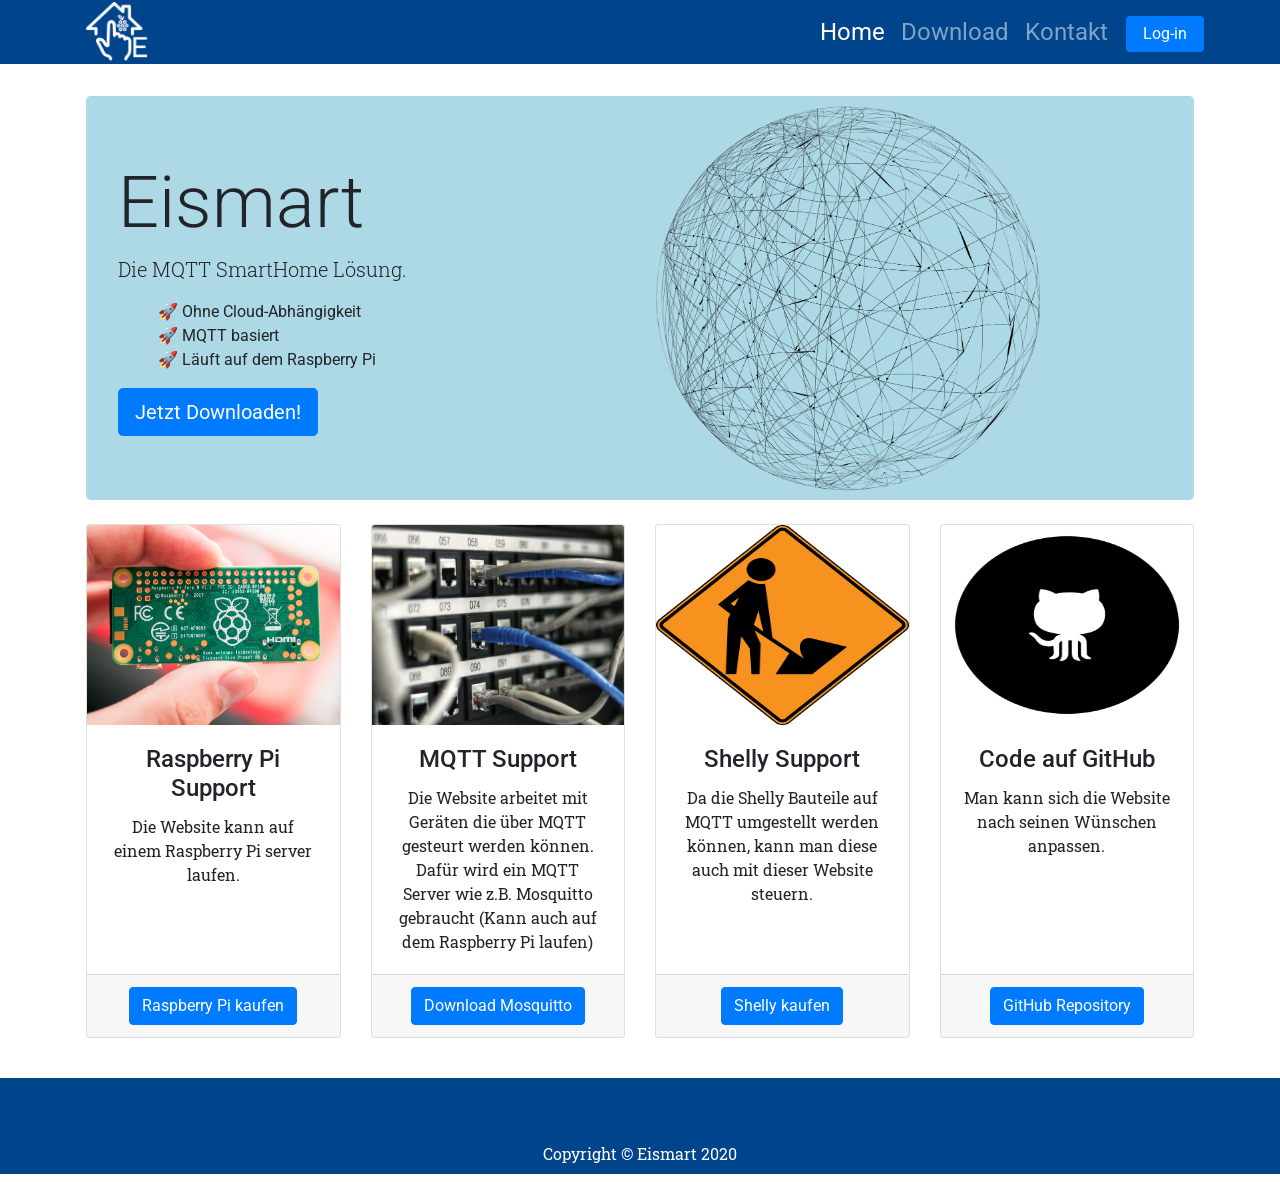
==== EismartInfo/index.html @ 3355287c "Add files via upload Erste Version der Info-Website." ====
<!DOCTYPE html>
<html lang="en">

<head>

  <meta charset="utf-8">
  <meta name="viewport" content="width=device-width, initial-scale=1, shrink-to-fit=no">
  <meta name="description" content="">
  <meta name="author" content="">

  <title>Eismart - MQTT SmartHome</title>

  <!-- Bootstrap core CSS -->
  <link href="vendor/bootstrap/css/bootstrap.min.css" rel="stylesheet">
  <link href="https://fonts.googleapis.com/css?family=Roboto:500" rel="stylesheet"> 
  <link href="https://fonts.googleapis.com/css?family=Roboto+Slab" rel="stylesheet"> 
  <!-- Custom styles for this template -->
  <link href="css/heroic-features.css" rel="stylesheet">
  <link href="css/style.css" rel="stylesheet">
  <link rel="icon" href="img/favicon/LogoMakr_8BoySC.png" type="image/png">

</head>

<body>

  <!-- Navigation -->
  <nav class="navbar navbar-expand-lg navbar-dark bg-dark fixed-top">
    <div class="container">
      <a href="index.html"><img class="imglogo" src="img/logowhite.png"></a>
      <!--<a class="navbar-brand" href="#"><img class="imglogo" src="img/logo.png"></a>-->
      <button class="navbar-toggler" type="button" data-toggle="collapse" data-target="#navbarResponsive" aria-controls="navbarResponsive" aria-expanded="false" aria-label="Toggle navigation">
        <span class="navbar-toggler-icon"></span>
      </button>
      <div class="collapse navbar-collapse" id="navbarResponsive">
        <ul class="navbar-nav ml-auto">
          <li class="nav-item active">
            <a class="nav-link" href="index.html">Home
              <span class="sr-only">(current)</span>
            </a>
          </li>
          <li class="nav-item">
            <a class="nav-link" href="#">Download</a>
          </li>
          <li class="nav-item">
            <a class="nav-link" href="contact.html">Kontakt</a>
          </li>
          <li class="nav-item">
            <button class="btn loginbtn" onclick="document.getElementById('id01').style.display='block'">Log-in</button>
          </li>
        </ul>
      </div>
    </div>
  </nav>

  <!-- Page Content -->
  <div class="container">

    <!-- Jumbotron Header -->
    <header class="jumbotron my-4" class="test">
      <h1 class="display-3">Eismart</h1>
      <p class="lead">Die MQTT SmartHome Lösung.</p>
      <ul class="aufzaehlzeichen">
              <li><i class="ri-check-double-line"></i> Ohne Cloud-Abhängigkeit</li>
              <li><i class="ri-check-double-line"></i> MQTT basiert</li>
              <li><i class="ri-check-double-line"></i> Läuft auf dem Raspberry Pi</li>
            </ul>
      <a href="#" class="btn btn-primary btn-lg">Jetzt Downloaden!</a>
      <img class="webimage" src="img/web.png" alt="">
     
    </header>
    <!--<img class="webimage" src="img/web.png" alt="">-->
    <!-- Page Features -->
    <div class="row text-center">

      <div class="col-lg-3 col-md-6 mb-4">
        <div class="card h-100">
          <img class="card-img-top" src="img/raspi.png" alt="">
          <div class="card-body">
            <h4 class="card-title">Raspberry Pi Support</h4>
            <p class="card-text">Die Website kann auf einem Raspberry Pi server laufen. </p>
          </div>
          <div class="card-footer">
            <a href="https://www.raspberrypi.org/products/raspberry-pi-4-model-b/" class="btn btn-primary">Raspberry Pi kaufen</a>
          </div>
        </div>
      </div>

      <div class="col-lg-3 col-md-6 mb-4">
        <div class="card h-100">
          <img class="card-img-top" src="img/server.png" alt="Server-Icon">
          <div class="card-body">
            <h4 class="card-title">MQTT Support</h4>
            <p class="card-text">Die Website arbeitet mit Geräten die über MQTT gesteurt werden können. Dafür wird ein MQTT Server wie 
              z.B. Mosquitto gebraucht (Kann auch auf dem Raspberry Pi laufen)
            </p>
          </div>
          <div class="card-footer">
            <a href="https://mosquitto.org/download/" class="btn btn-primary">Download Mosquitto</a>
          </div>
        </div>
      </div>

      <div class="col-lg-3 col-md-6 mb-4">
        <div class="card h-100">
          <img class="card-img-top" src="img/work.png" alt="In Work">
          <div class="card-body">
            <h4 class="card-title">Shelly Support</h4>
            <p class="card-text">Da die Shelly Bauteile auf MQTT umgestellt werden können, kann man diese auch mit dieser Website steuern.</p>
          </div>
          <div class="card-footer">
            <a href="https://shelly.cloud" class="btn btn-primary">Shelly kaufen</a>
          </div>
        </div>
      </div>

      <div class="col-lg-3 col-md-6 mb-4">
        <div class="card h-100">
          <img class="card-img-top" src="img/github.png" alt="GitHub">
          <div class="card-body">
            <h4 class="card-title">Code auf GitHub</h4>
            <p class="card-text">Man kann sich die Website nach seinen Wünschen anpassen.</p>
          </div>
          <div class="card-footer">
            <a href="https://github.com/TimEismar/Eismart" class="btn btn-primary">GitHub Repository</a>
          </div>
        </div>
      </div>

    </div>
    <!-- /.row -->

  </div>
  <!-- /.container -->

  <!-- Footer -->
  <footer class="py-5 bg-dark">
    <div class="container">
      <p class="m-0 text-center text-white">Copyright &copy; Eismart 2020</p>
    </div>
    
    <!-- /.container -->
  </footer>

  <!-- Bootstrap core JavaScript -->
  <script src="vendor/jquery/jquery.min.js"></script>
  <script src="vendor/bootstrap/js/bootstrap.bundle.min.js"></script>

   <!-- The Modal -->
<div id="id01" class="modal">
  <span onclick="document.getElementById('id01').style.display='none'"
class="close" title="Close Modal">&times;</span>

  <!-- Modal Content -->
  <form class="modal-content animate" action="/action_page.php">
    <div class="imgcontainer">
      <img src="img/avatar.png" alt="Avatar" class="avatar">
    </div>

    <div class="container">
      <div class="inputlogin">
      <label for="uname"><b>Username</b></label>
      <input type="text" placeholder="Enter Username" name="uname" required>

      <label for="psw"><b>Password</b></label>
      <input type="password" placeholder="Enter Password" name="psw" required>

      <button class="btn login2btn" type="submit">Login</button>
      <label>
        <div class="checkbox">
          <input  type="checkbox" checked="checked" name="remember"> Remember me
        </div>
        </label>
      </div>
    </div>

    <div class="container" style="background-color:#f1f1f1">
      <button type="button" onclick="document.getElementById('id01').style.display='none'" class="btn cancelbtn">Cancel</button>
      <span class="psw">Password vergessen?<a href="#"> Zurücksetzten!</a></span>
      <spam class="signup">Noch keinen Account?<a href="#"> Registriere dich hier!</a></spam>
    </div>
  </form>
  <script>
    // Get the modal
    var modal = document.getElementById('id01');
    
    // When the user clicks anywhere outside of the modal, close it
    window.onclick = function(event) {
      if (event.target == modal) {
        modal.style.display = "none";
      }
    }
    </script>

</body>

</html>
---- EismartInfo/css/heroic-features.css ----
/*!
 * Start Bootstrap - Heroic Features (https://startbootstrap.com/template-overviews/heroic-features)
 * Copyright 2013-2019 Start Bootstrap
 * Licensed under MIT (https://github.com/BlackrockDigital/startbootstrap-heroic-features/blob/master/LICENSE)
 */
body {
  padding-top: 56px;
}
---- EismartInfo/css/style.css ----
p{
    font-family: 'Roboto Slab',serif;
}
h1{
    font-family: 'Roboto' sans-serif;
    font-weight: bold;
}
.navbar{
    height: 4rem;
    font-size:x-large;
}
.imglogo{
    height: 4.688rem !important;
    width: 5.688rem !important;
    margin-top: 0.938rem;
}
.bg-dark{
    background-color: #00448B !important;
}

.jumbotron{
    margin-top: 1.188rem;
    background-color: lightblue;
}
.webimage{
    width: 26.625rem;
    height: 25rem;
    margin-top: -18.25rem;
    margin-bottom: 0rem;
    float: right;
    margin-right: 6.25rem; 
}
.aufzaehlzeichen{
    list-style-type: "🚀";
    list-style-position: inside;
}
.card-img-top {
    width: 100%;
    height: 12.5rem;
}
footer{
    height: 0rem;
}
/* Full-width input fields */
input[type=text], input[type=password] {
    width: 100%;
    padding: 0.75rem 1.25rem;
    margin: 0.5rem 0;
    display: inline-block;
    border: 0.0625rem solid #ccc;
    box-sizing: border-box;
  }
  
  /* Set a style for all buttons */
  .loginbtn {
    color: #fff;
    background-color: #007bff;
    border-color: #007bff;
    margin-top: 0.625rem;
    margin-left: 0.625rem;
    border: none;
    cursor: pointer;
    width: 100%;
    height: 70%;
    text-align: center;
  }


  button:hover {
    opacity: 0.8;
  }
  
  /* Extra styles for the cancel button */
  .cancelbtn {
    width: auto;
    padding: 0.625rem 1.125rem;
    background-color: #f44336;
    color: #fff;
  }

  .login2btn{
    width: auto;
    padding: 0.625rem 1.125rem;
    background-color: green;
    color: #fff;
    margin-top: 1.875rem;
  }

  .checkbox{
      margin-left: 23.1125rem;
      
  }
  
  /* Center the image and position the close button */
  .imgcontainer {
    text-align: center;
    margin: 1.5rem 0 0.75rem 0;
    position: relative;
  }
  
  img.avatar {
    width: 15.625rem;
    height: 15.25rem;
    border-radius: 50%;
  }
  
  .container {
    padding: 1rem;
  }
  
  span.psw {
    float: right;
    padding-top: 1rem;
  }
  
  /* The Modal (background) */
  .modal {
    display: none; /* Hidden by default */
    position:fixed;
    z-index: 1; /* Sit on top */
    left: 0;
    top: 0;
    width: 100%; /* Full width */
    height: 100%; /* Full height */
    overflow: auto; /* Enable scroll if needed */
    background-color: rgb(0,0,0); /* Fallback color */
    background-color: rgba(0,0,0,0.4); /* Black w/ opacity */
    padding-top: 3.75rem;
  }
  
  /* Modal Content/Box */
  .modal-content {
    background-color: #fefefe;
    margin: 5% auto 15% auto; /* 5% from the top, 15% from the bottom and centered */
    border: 0.0625rem solid #888;
    width: 50%; /* Could be more or less, depending on screen size */
  }

  .inputlogin{
      padding-left: 12.5rem;
      padding-right: 12.5rem;  
    }

    .psw{
        padding-right: 6.25rem;
    }

    .signup{
        padding-left: 6.25rem;
    }
  
  /* The Close Button (x) */
  .close {
    position: absolute;
    right: 1.5625rem;
    top: 0;
    color: #000;
    font-size: 2.1875rem;
    font-weight: bold;
  }
  
  .close:hover,
  .close:focus {
    color: red;
    cursor: pointer;
  }
  
  /* Add Zoom Animation */
  .animate {
    -webkit-animation: animatezoom 0.6s;
    animation: animatezoom 0.6s
  }
  
  @-webkit-keyframes animatezoom {
    from {-webkit-transform: scale(0)} 
    to {-webkit-transform: scale(1)}
  }
    
  @keyframes animatezoom {
    from {transform: scale(0)} 
    to {transform: scale(1)}
  }
  
  /* Change styles for span and cancel button on extra small screens */
  @media screen and (max-width: 18.75rem) {
    span.psw {
       display: block;
       float: none;
    }
    .cancelbtn {
       width: 100%;
    }
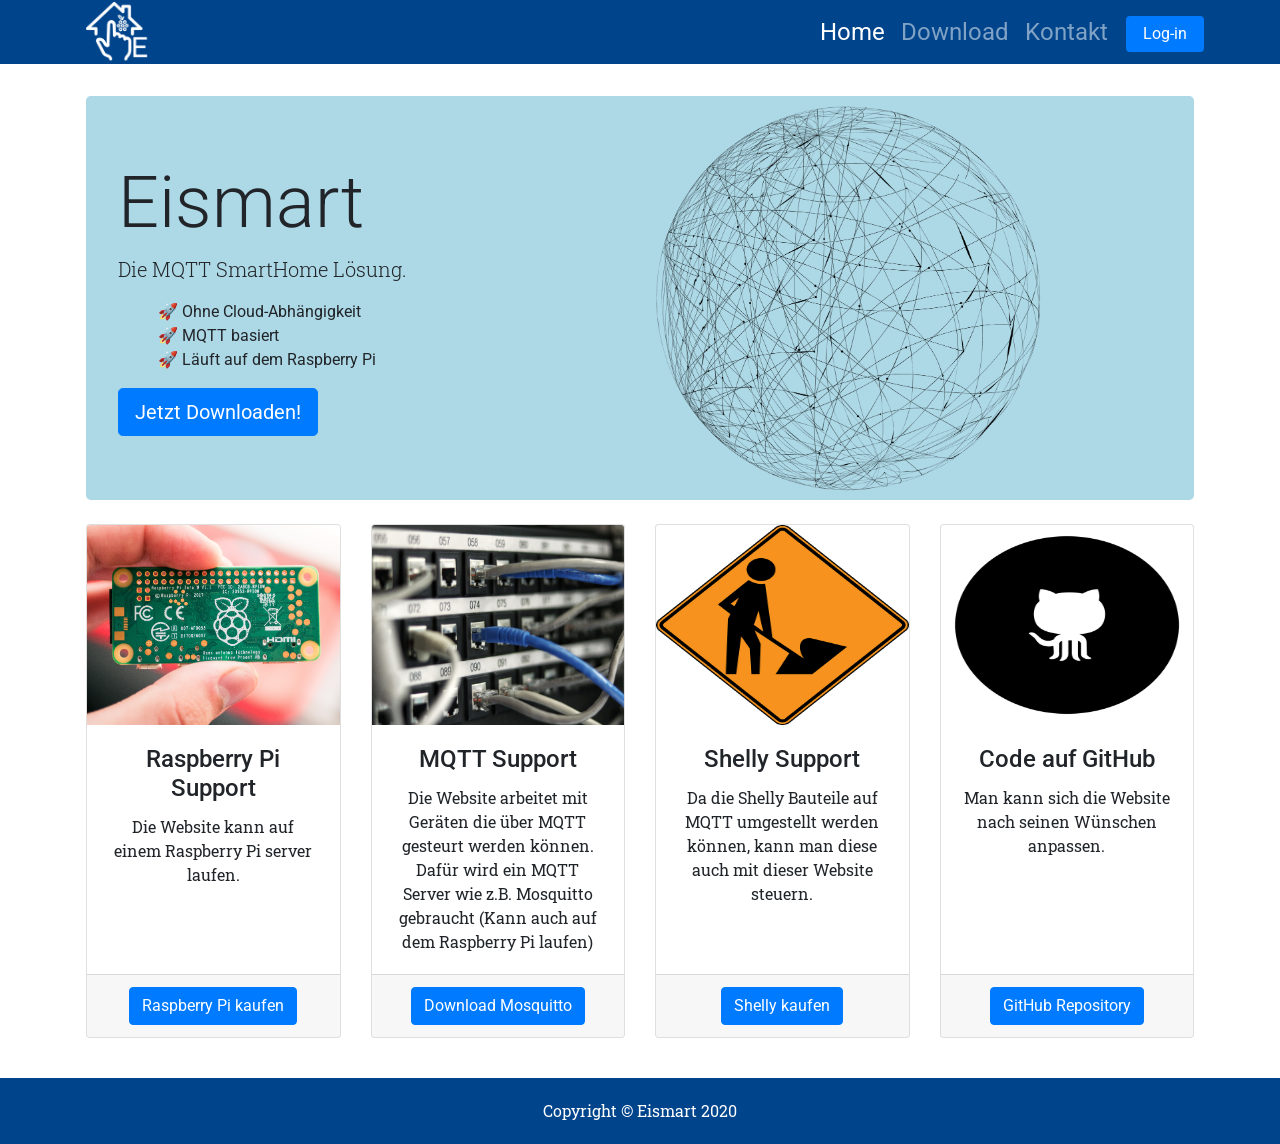
==== commit ae447e6c: "Add files via upload" ====
--- a/EismartInfo/index.html
+++ b/EismartInfo/index.html
@@ -39,7 +39,7 @@
             </a>
           </li>
           <li class="nav-item">
-            <a class="nav-link" href="#">Download</a>
+            <a class="nav-link" href="https://github.com/TimEismar/Eismart_SmartHome">Download</a>
           </li>
           <li class="nav-item">
             <a class="nav-link" href="contact.html">Kontakt</a>
@@ -65,7 +65,8 @@
               <li><i class="ri-check-double-line"></i> Läuft auf dem Raspberry Pi</li>
             </ul>
       <a href="#" class="btn btn-primary btn-lg">Jetzt Downloaden!</a>
-      <img class="webimage" src="img/web.png" alt="">
+        <img class="webimage" src="img/web.png" alt="">
+      
      
     </header>
     <!--<img class="webimage" src="img/web.png" alt="">-->
@@ -133,7 +134,7 @@
   <!-- /.container -->
 
   <!-- Footer -->
-  <footer class="py-5 bg-dark">
+  <footer class="py-5 bg-dark foot">
     <div class="container">
       <p class="m-0 text-center text-white">Copyright &copy; Eismart 2020</p>
     </div>
@@ -176,7 +177,7 @@
     <div class="container" style="background-color:#f1f1f1">
       <button type="button" onclick="document.getElementById('id01').style.display='none'" class="btn cancelbtn">Cancel</button>
       <span class="psw">Password vergessen?<a href="#"> Zurücksetzten!</a></span>
-      <spam class="signup">Noch keinen Account?<a href="#"> Registriere dich hier!</a></spam>
+      <spam class="signup">Noch keinen Account?<a href="register.html"> Registriere dich hier!</a></spam>
     </div>
   </form>
   <script>
--- a/EismartInfo/css/style.css
+++ b/EismartInfo/css/style.css
@@ -1,3 +1,4 @@
+
 p{
     font-family: 'Roboto Slab',serif;
 }
@@ -38,10 +39,14 @@
     width: 100%;
     height: 12.5rem;
 }
-footer{
-    height: 0rem;
+.foot{
+    width: 100%;
+    padding-top: 5px !important;
+    padding-bottom: 5px !important;
 }
-/* Full-width input fields */
+
+/*Login*/
+
 input[type=text], input[type=password] {
     width: 100%;
     padding: 0.75rem 1.25rem;
@@ -51,7 +56,8 @@
     box-sizing: border-box;
   }
   
-  /* Set a style for all buttons */
+ 
+
   .loginbtn {
     color: #fff;
     background-color: #007bff;
@@ -70,7 +76,7 @@
     opacity: 0.8;
   }
   
-  /* Extra styles for the cancel button */
+
   .cancelbtn {
     width: auto;
     padding: 0.625rem 1.125rem;
@@ -91,7 +97,7 @@
       
   }
   
-  /* Center the image and position the close button */
+ 
   .imgcontainer {
     text-align: center;
     margin: 1.5rem 0 0.75rem 0;
@@ -113,27 +119,27 @@
     padding-top: 1rem;
   }
   
-  /* The Modal (background) */
+
   .modal {
-    display: none; /* Hidden by default */
+    display: none; 
     position:fixed;
-    z-index: 1; /* Sit on top */
+    z-index: 1; 
     left: 0;
     top: 0;
-    width: 100%; /* Full width */
-    height: 100%; /* Full height */
-    overflow: auto; /* Enable scroll if needed */
-    background-color: rgb(0,0,0); /* Fallback color */
-    background-color: rgba(0,0,0,0.4); /* Black w/ opacity */
+    width: 100%; 
+    height: 100%; 
+    overflow: auto; 
+    background-color: rgb(0,0,0); 
+    background-color: rgba(0,0,0,0.4); 
     padding-top: 3.75rem;
   }
   
-  /* Modal Content/Box */
+  
   .modal-content {
     background-color: #fefefe;
-    margin: 5% auto 15% auto; /* 5% from the top, 15% from the bottom and centered */
+    margin: 5% auto 15% auto; 
     border: 0.0625rem solid #888;
-    width: 50%; /* Could be more or less, depending on screen size */
+    width: 50%; 
   }
 
   .inputlogin{
@@ -149,7 +155,7 @@
         padding-left: 6.25rem;
     }
   
-  /* The Close Button (x) */
+
   .close {
     position: absolute;
     right: 1.5625rem;
@@ -165,7 +171,7 @@
     cursor: pointer;
   }
   
-  /* Add Zoom Animation */
+ 
   .animate {
     -webkit-animation: animatezoom 0.6s;
     animation: animatezoom 0.6s
@@ -181,7 +187,7 @@
     to {transform: scale(1)}
   }
   
-  /* Change styles for span and cancel button on extra small screens */
+ 
   @media screen and (max-width: 18.75rem) {
     span.psw {
        display: block;
